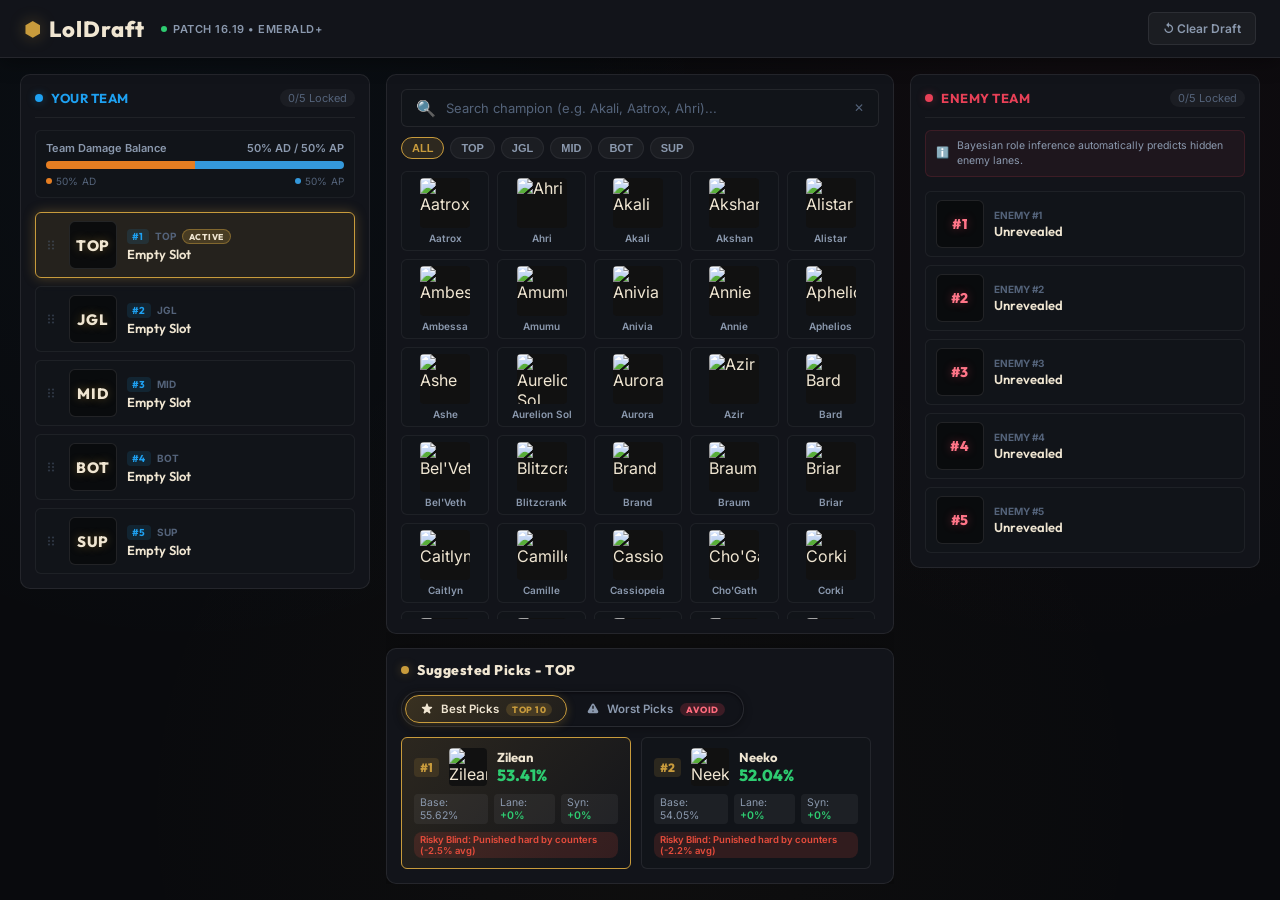
==== docs/index.html @ 1943c0d5 "layout: place suggested picks in center column while keeping team panels at natural height" ====
<!DOCTYPE html>
<html lang="en">
<head>
  <meta charset="UTF-8">
  <meta name="viewport" content="width=device-width, initial-scale=1.0">
  <title>LolDraft • Real-Time Drafting Companion & Simulator</title>
  <link rel="preconnect" href="https://fonts.googleapis.com">
  <link rel="preconnect" href="https://fonts.gstatic.com" crossorigin>
  <link href="https://fonts.googleapis.com/css2?family=Inter:wght@400;500;600;700&family=Outfit:wght@500;600;700;800&display=swap" rel="stylesheet">
  <link rel="stylesheet" href="style.css?v=2.1.3">
</head>
<body>
  <div class="app-shell">
    <!-- Top Navigation Bar -->
    <header class="app-header">
      <div class="brand-group">
        <div class="brand-mark">
          <span class="brand-icon">⬢</span>
          <span class="brand-name">LolDraft</span>
        </div>
        <div class="patch-badge" id="patchBadge">
          <span class="pulse-dot"></span>
          PATCH 16.19 • EMERALD+
        </div>
      </div>


      <div class="header-actions">
        <button class="btn btn-secondary" id="resetBtn" title="Reset all slots">
          <span>↺</span> Clear Draft
        </button>
      </div>
    </header>

    <!-- Main Workspace -->
    <main class="main-layout">
      <!-- Left Column: Ally Team -->
      <aside class="team-panel ally-panel">
        <div class="panel-header">
          <div class="panel-title ally-title">
            <span class="team-dot blue-dot"></span>
            <span>YOUR TEAM</span>
          </div>
          <span class="badge" id="allyCount">0/5 Locked</span>
        </div>

        <div class="damage-meter-card">
          <div class="damage-meter-label">
            <span>Team Damage Balance</span>
            <span id="damageSummaryText">50% AD / 50% AP</span>
          </div>
          <div class="damage-bar">
            <div class="dmg-segment dmg-phys" id="dmgPhysBar" style="width: 50%;"></div>
            <div class="dmg-segment dmg-magic" id="dmgMagicBar" style="width: 50%;"></div>
          </div>
          <div class="damage-legend">
            <span class="legend-item"><span class="legend-dot phys-dot"></span> <span id="physPctLabel">50%</span> AD</span>
            <span class="legend-item"><span class="legend-dot magic-dot"></span> <span id="magicPctLabel">50%</span> AP</span>
          </div>
        </div>

        <div class="slots-container" id="allySlots">
          <!-- Populated by JS -->
        </div>
      </aside>

      <!-- Center Column: Champion Selector + Suggested Picks -->
      <div class="center-workspace">
        <section class="picker-panel">
          <div class="picker-header">
            <div class="search-box">
              <span class="search-icon">🔍</span>
              <input type="text" id="searchInput" placeholder="Search champion (e.g. Akali, Aatrox, Ahri)..." autocomplete="off">
              <button id="clearSearchBtn" class="clear-search-btn">✕</button>
            </div>
            <div class="filter-pills" id="pickerRoleFilter">
              <button class="filter-pill active" data-filter="all">ALL</button>
              <button class="filter-pill" data-filter="top">TOP</button>
              <button class="filter-pill" data-filter="jungle">JGL</button>
              <button class="filter-pill" data-filter="middle">MID</button>
              <button class="filter-pill" data-filter="bottom">BOT</button>
              <button class="filter-pill" data-filter="support">SUP</button>
            </div>
          </div>

          <div class="champions-grid" id="championsGrid">
            <!-- Populated by JS -->
          </div>
        </section>

        <!-- Suggested Picks (Same Width as Champion Select) -->
        <section class="hud-panel" id="hudPanel" data-view="best">
          <div class="hud-header">
            <div class="hud-left">
              <div class="hud-title-row">
                <span class="hud-indicator" id="hudIndicator"></span>
                <h2 class="hud-title" id="hudTitleHeading"><span id="hudTitlePrefix">Suggested Picks</span> - <span id="hudRoleLabel">TOP</span></h2>
              </div>
            </div>

            <div class="hud-center">
              <div class="segmented-control" id="hudSegmentedControl" role="tablist" aria-label="Recommendation Mode">
                <button type="button" role="tab" id="tabBest" aria-selected="true" aria-controls="recommendationsList" class="seg-btn active" data-tab="best">
                  <svg class="seg-icon" viewBox="0 0 20 20" fill="currentColor">
                    <path d="M9.049 2.927c.3-.921 1.603-.921 1.902 0l1.07 3.292a1 1 0 00.95.69h3.462c.969 0 1.371 1.24.588 1.81l-2.8 2.034a1 1 0 00-.364 1.118l1.07 3.292c.3.921-.755 1.688-1.54 1.118l-2.8-2.034a1 1 0 00-1.175 0l-2.8 2.034c-.784.57-1.838-.197-1.539-1.118l1.07-3.292a1 1 0 00-.364-1.118L2.98 8.72c-.783-.57-.38-1.81.588-1.81h3.461a1 1 0 00.951-.69l1.07-3.292z"/>
                  </svg>
                  <span>Best Picks</span>
                  <span class="seg-badge seg-badge-best">TOP 10</span>
                </button>
                <button type="button" role="tab" id="tabWorst" aria-selected="false" aria-controls="recommendationsList" class="seg-btn" data-tab="worst">
                  <svg class="seg-icon" viewBox="0 0 20 20" fill="currentColor">
                    <path fill-rule="evenodd" d="M8.257 3.099c.765-1.36 2.722-1.36 3.486 0l5.58 9.92c.75 1.334-.213 2.98-1.742 2.98H4.42c-1.53 0-2.493-1.646-1.743-2.98l5.58-9.92zM11 13a1 1 0 11-2 0 1 1 0 012 0zm-1-8a1 1 0 00-1 1v3a1 1 0 002 0V6a1 1 0 00-1-1z" clip-rule="evenodd"/>
                  </svg>
                  <span>Worst Picks</span>
                  <span class="seg-badge seg-badge-worst">AVOID</span>
                </button>
              </div>
            </div>
          </div>

          <div class="recommendations-carousel" id="recommendationsList" role="tabpanel">
            <!-- Live Cards injected here -->
          </div>
        </section>
      </div>

      <!-- Right Column: Enemy Team -->
      <aside class="team-panel enemy-panel">
        <div class="panel-header">
          <div class="panel-title enemy-title">
            <span class="team-dot red-dot"></span>
            <span>ENEMY TEAM</span>
          </div>
          <span class="badge" id="enemyCount">0/5 Locked</span>
        </div>

        <div class="enemy-inference-info">
          <span class="info-icon">ℹ️</span>
          <span>Bayesian role inference automatically predicts hidden enemy lanes.</span>
        </div>

        <div class="slots-container" id="enemySlots">
          <!-- Populated by JS -->
        </div>
      </aside>
    </main>
  </div>

  <script src="app.js?v=2.1.3"></script>
</body>
</html>
---- docs/style.css ----
:root {
  --bg-core: #090a0d;
  --bg-surface: #12141a;
  --bg-surface-elevated: #1a1e26;
  --bg-glass: rgba(18, 20, 26, 0.85);
  
  --gold-primary: #c89b3c;
  --gold-light: #f0e6d2;
  --gold-dark: #785a28;
  --gold-glow: rgba(200, 155, 60, 0.35);

  --blue-team: #1ea1f2;
  --blue-team-glow: rgba(30, 161, 242, 0.35);
  --blue-surface: rgba(30, 161, 242, 0.08);

  --red-team: #e84057;
  --red-team-glow: rgba(232, 64, 87, 0.35);
  --red-surface: rgba(232, 64, 87, 0.08);

  --text-main: #f0e6d2;
  --text-muted: #8b99ae;
  --text-dim: #54637a;

  --border-subtle: rgba(255, 255, 255, 0.08);
  --border-active: rgba(200, 155, 60, 0.6);

  --phys-color: #e67e22;
  --magic-color: #3498db;
  --true-color: #f1c40f;

  --radius-sm: 6px;
  --radius-md: 10px;
  --radius-lg: 14px;
}

* {
  box-sizing: border-box;
  margin: 0;
  padding: 0;
}

body {
  font-family: 'Inter', -apple-system, BlinkMacSystemFont, sans-serif;
  background-color: var(--bg-core);
  background-image: 
    radial-gradient(circle at 15% 15%, rgba(30, 161, 242, 0.03) 0%, transparent 40%),
    radial-gradient(circle at 85% 15%, rgba(232, 64, 87, 0.03) 0%, transparent 40%),
    radial-gradient(circle at 50% 90%, rgba(200, 155, 60, 0.03) 0%, transparent 50%);
  color: var(--text-main);
  min-height: 100vh;
  overflow-x: hidden;
}

.app-shell {
  display: flex;
  flex-direction: column;
  height: 100vh;
  overflow: hidden;
}

/* ==========================================================================
   Header
   ========================================================================== */
.app-header {
  display: flex;
  align-items: center;
  justify-content: space-between;
  padding: 12px 24px;
  background: var(--bg-surface);
  border-bottom: 1px solid var(--border-subtle);
  box-shadow: 0 4px 20px rgba(0, 0, 0, 0.4);
  z-index: 10;
}

.brand-group {
  display: flex;
  align-items: center;
  gap: 16px;
}

.brand-mark {
  display: flex;
  align-items: center;
  gap: 8px;
}

.brand-icon {
  color: var(--gold-primary);
  font-size: 20px;
  filter: drop-shadow(0 0 8px var(--gold-glow));
}

.brand-name {
  font-family: 'Outfit', sans-serif;
  font-size: 22px;
  font-weight: 800;
  letter-spacing: 1px;
  color: var(--text-main);
}

.patch-badge {
  display: inline-flex;
  align-items: center;
  gap: 6px;
  font-size: 11px;
  font-weight: 600;
  letter-spacing: 0.5px;
  color: var(--text-muted);
}

.pulse-dot {
  width: 6px;
  height: 6px;
  border-radius: 50%;
  background: #2ecc71;
}

/* Role Selector */
.role-selector-wrap {
  display: flex;
  align-items: center;
  gap: 12px;
  background: rgba(18, 20, 26, 0.7);
  padding: 6px 14px;
  border-radius: 30px;
  border: 1px solid var(--border-subtle);
}

.selector-label {
  font-size: 11px;
  font-weight: 700;
  letter-spacing: 0.8px;
  color: var(--text-muted);
}

.role-buttons {
  display: flex;
  gap: 6px;
}

.role-btn {
  display: flex;
  align-items: center;
  gap: 6px;
  background: transparent;
  border: 1px solid transparent;
  color: var(--text-muted);
  font-family: 'Outfit', sans-serif;
  font-size: 13px;
  font-weight: 700;
  padding: 6px 12px;
  border-radius: 20px;
  cursor: pointer;
  transition: all 0.2s ease;
}

.role-btn:hover {
  color: var(--text-main);
  background: rgba(255, 255, 255, 0.05);
}

.role-btn.active {
  background: var(--gold-primary);
  color: #090a0d;
  border-color: var(--gold-light);
  box-shadow: 0 0 12px var(--gold-glow);
}

.header-actions {
  display: flex;
  align-items: center;
  gap: 12px;
}

.btn {
  font-family: 'Inter', sans-serif;
  font-size: 12px;
  font-weight: 600;
  padding: 8px 14px;
  border-radius: var(--radius-sm);
  cursor: pointer;
  border: 1px solid var(--border-subtle);
  transition: all 0.2s;
}

.btn-secondary {
  background: rgba(255, 255, 255, 0.04);
  color: var(--text-muted);
}

.btn-secondary:hover {
  background: rgba(255, 255, 255, 0.08);
  color: var(--text-main);
  border-color: rgba(255, 255, 255, 0.2);
}

/* ==========================================================================
   Main Layout
   ========================================================================== */
.main-layout {
  display: grid;
  grid-template-columns: 350px 1fr 350px;
  gap: 16px;
  padding: 16px 20px;
  flex: 1;
  min-height: 0;
  overflow: hidden;
}

/* ==========================================================================
   Team Panels (Ally & Enemy)
   ========================================================================== */
.team-panel {
  display: flex;
  flex-direction: column;
  background: var(--bg-surface);
  border: 1px solid var(--border-subtle);
  border-radius: var(--radius-md);
  padding: 14px;
  align-self: start;
}

.panel-header {
  display: flex;
  align-items: center;
  justify-content: space-between;
  margin-bottom: 12px;
  padding-bottom: 10px;
  border-bottom: 1px solid rgba(255, 255, 255, 0.06);
}

.panel-title {
  display: flex;
  align-items: center;
  gap: 8px;
  font-family: 'Outfit', sans-serif;
  font-size: 13px;
  font-weight: 700;
  letter-spacing: 0.5px;
}

.ally-title { color: var(--blue-team); }
.enemy-title { color: var(--red-team); }

.team-dot {
  width: 8px;
  height: 8px;
  border-radius: 50%;
}
.blue-dot { background: var(--blue-team); box-shadow: 0 0 8px var(--blue-team-glow); }
.red-dot { background: var(--red-team); box-shadow: 0 0 8px var(--red-team-glow); }

.badge {
  font-size: 11px;
  color: var(--text-dim);
  background: rgba(255, 255, 255, 0.04);
  padding: 2px 8px;
  border-radius: 12px;
}

/* Damage Meter */
.damage-meter-card {
  background: rgba(18, 20, 26, 0.6);
  border: 1px solid rgba(255, 255, 255, 0.05);
  border-radius: var(--radius-sm);
  padding: 10px;
  margin-bottom: 14px;
}

.damage-meter-label {
  display: flex;
  justify-content: space-between;
  font-size: 11px;
  font-weight: 600;
  color: var(--text-muted);
  margin-bottom: 6px;
}

.damage-bar {
  display: flex;
  height: 8px;
  border-radius: 4px;
  overflow: hidden;
  background: #111;
  margin-bottom: 6px;
}

.dmg-segment {
  height: 100%;
  transition: width 0.3s ease;
}
.dmg-phys { background: var(--phys-color); }
.dmg-magic { background: var(--magic-color); }

.damage-legend {
  display: flex;
  justify-content: space-between;
  font-size: 10px;
  color: var(--text-dim);
}

.legend-item { display: flex; align-items: center; gap: 4px; }
.legend-dot { width: 6px; height: 6px; border-radius: 50%; }
.phys-dot { background: var(--phys-color); }
.magic-dot { background: var(--magic-color); }

/* Enemy Inference Info */
.enemy-inference-info {
  display: flex;
  align-items: center;
  gap: 8px;
  background: rgba(232, 64, 87, 0.06);
  border: 1px solid rgba(232, 64, 87, 0.15);
  border-radius: var(--radius-sm);
  padding: 8px 10px;
  font-size: 10.5px;
  color: var(--text-muted);
  line-height: 1.4;
  margin-bottom: 14px;
}

/* Draft Slots */
.slots-container {
  display: flex;
  flex-direction: column;
  gap: 8px;
  flex: 1;
}

.slot-card {
  display: flex;
  align-items: center;
  gap: 10px;
  padding: 8px 10px;
  background: rgba(18, 20, 26, 0.6);
  border: 1px solid rgba(255, 255, 255, 0.06);
  border-radius: var(--radius-sm);
  cursor: pointer;
  transition: all 0.2s ease;
  position: relative;
}

.slot-card.draggable-slot {
  cursor: grab;
  user-select: none;
}

.slot-card.draggable-slot:active {
  cursor: grabbing;
}

.slot-drag-handle {
  display: flex;
  align-items: center;
  justify-content: center;
  color: var(--text-dim);
  cursor: grab;
  padding: 4px 2px;
  margin-left: -3px;
  border-radius: 4px;
  opacity: 0.45;
  transition: opacity 0.2s, color 0.2s;
  flex-shrink: 0;
}

.slot-card:hover .slot-drag-handle {
  opacity: 1;
  color: var(--gold-light);
}

.slot-drag-handle:active {
  cursor: grabbing;
}

.slot-role-row {
  display: flex;
  align-items: center;
  gap: 6px;
}

.slot-pick-num {
  font-family: 'Outfit', sans-serif;
  font-size: 10px;
  font-weight: 700;
  color: var(--blue-team);
  background: rgba(30, 161, 242, 0.12);
  padding: 1px 5px;
  border-radius: 4px;
  letter-spacing: 0.3px;
}

.slot-card.is-dragging {
  opacity: 0.35;
  border: 1px dashed var(--gold-primary);
  background: rgba(200, 155, 60, 0.08);
  transform: scale(0.98);
}

.slot-card.drag-over-top {
  border-top: 2px solid var(--gold-primary) !important;
}

.slot-card.drag-over-bottom {
  border-bottom: 2px solid var(--gold-primary) !important;
}


.slot-card:hover {
  background: rgba(255, 255, 255, 0.04);
  border-color: rgba(255, 255, 255, 0.15);
}

.slot-card.active-target {
  border-color: var(--gold-primary);
  background: rgba(200, 155, 60, 0.1);
  box-shadow: 0 0 12px var(--gold-glow);
}

.slot-active-badge {
  font-family: 'Outfit', sans-serif;
  font-size: 8.5px;
  font-weight: 800;
  letter-spacing: 0.5px;
  color: var(--gold-light);
  background: rgba(200, 155, 60, 0.22);
  border: 1px solid rgba(200, 155, 60, 0.45);
  padding: 1px 6px;
  border-radius: 8px;
}

.slot-avatar {
  width: 48px;
  height: 48px;
  border-radius: var(--radius-sm);
  background: rgba(9, 10, 13, 0.9);
  border: 1px solid rgba(255, 255, 255, 0.1);
  display: flex;
  align-items: center;
  justify-content: center;
  overflow: hidden;
  flex-shrink: 0;
  transition: all 0.2s ease;
}

.slot-role-abbr {
  font-family: 'Outfit', sans-serif;
  font-size: 15px;
  font-weight: 800;
  letter-spacing: 0.8px;
  color: var(--gold-light);
  text-shadow: 0 0 10px rgba(200, 155, 60, 0.4);
  line-height: 1;
  user-select: none;
}

.slot-enemy-abbr {
  font-size: 14px;
  color: #ff7588;
  text-shadow: 0 0 10px rgba(232, 64, 87, 0.4);
}

.slot-avatar img {
  width: 100%;
  height: 100%;
  object-fit: cover;
}

.slot-meta {
  display: flex;
  flex-direction: column;
  gap: 2px;
  flex: 1;
  min-width: 0;
}

.slot-role-tag {
  font-size: 10px;
  font-weight: 700;
  color: var(--text-dim);
  text-transform: uppercase;
}

.slot-champ-name {
  font-family: 'Outfit', sans-serif;
  font-size: 13px;
  font-weight: 600;
  color: var(--text-main);
  white-space: nowrap;
  overflow: hidden;
  text-overflow: ellipsis;
}

.slot-inference-tag {
  font-size: 10px;
  font-weight: 600;
  color: var(--blue-team);
}

.slot-remove-btn {
  background: transparent;
  border: none;
  color: var(--text-dim);
  cursor: pointer;
  padding: 4px;
  font-size: 12px;
  border-radius: 4px;
  transition: all 0.2s;
}

.slot-remove-btn:hover {
  color: var(--red-team);
  background: rgba(232, 64, 87, 0.15);
}

/* ==========================================================================
   Center Workspace (Picker Panel + Suggested Picks HUD)
   ========================================================================== */
.center-workspace {
  display: flex;
  flex-direction: column;
  gap: 14px;
  min-height: 0;
  height: 100%;
  overflow: hidden;
}

.picker-panel {
  display: flex;
  flex-direction: column;
  background: var(--bg-surface);
  border: 1px solid var(--border-subtle);
  border-radius: var(--radius-md);
  padding: 14px;
  flex: 1;
  min-height: 0;
}

.picker-header {
  display: flex;
  flex-direction: column;
  gap: 10px;
  margin-bottom: 12px;
}

.search-box {
  display: flex;
  align-items: center;
  gap: 10px;
  background: rgba(18, 20, 26, 0.85);
  border: 1px solid var(--border-subtle);
  border-radius: var(--radius-sm);
  padding: 8px 14px;
}

.search-box input {
  background: transparent;
  border: none;
  outline: none;
  color: var(--text-main);
  font-size: 13px;
  font-family: 'Inter', sans-serif;
  width: 100%;
}

.search-box input::placeholder {
  color: var(--text-dim);
}

.clear-search-btn {
  background: transparent;
  border: none;
  color: var(--text-dim);
  cursor: pointer;
  font-size: 12px;
}

.filter-pills {
  display: flex;
  gap: 6px;
}

.filter-pill {
  background: rgba(255, 255, 255, 0.04);
  border: 1px solid rgba(255, 255, 255, 0.06);
  color: var(--text-muted);
  font-size: 11px;
  font-weight: 700;
  padding: 4px 10px;
  border-radius: 12px;
  cursor: pointer;
  transition: all 0.2s;
}

.filter-pill:hover {
  background: rgba(255, 255, 255, 0.08);
  color: var(--text-main);
}

.filter-pill.active {
  background: rgba(200, 155, 60, 0.15);
  border-color: var(--gold-primary);
  color: var(--gold-primary);
}

.champions-grid {
  display: grid;
  grid-template-columns: repeat(auto-fill, minmax(76px, 1fr));
  grid-auto-rows: max-content;
  align-content: start;
  gap: 8px;
  overflow-y: auto;
  padding-right: 4px;
  flex: 1;
}

.champ-card {
  display: flex;
  flex-direction: column;
  align-items: center;
  justify-content: center;
  gap: 4px;
  background: rgba(18, 20, 26, 0.6);
  border: 1px solid rgba(255, 255, 255, 0.06);
  border-radius: var(--radius-sm);
  padding: 6px;
  height: fit-content;
  cursor: pointer;
  transition: all 0.15s ease;
  user-select: none;
}

.champ-card:hover {
  transform: translateY(-2px);
  border-color: var(--gold-primary);
  box-shadow: 0 4px 12px rgba(0, 0, 0, 0.5);
}

.champ-card.picked {
  opacity: 0.25;
  filter: grayscale(1);
  pointer-events: none;
}

.champ-avatar-wrap {
  width: 50px;
  height: 50px;
  border-radius: 4px;
  overflow: hidden;
  background: #111;
  position: relative;
}

.champ-avatar-wrap img {
  width: 100%;
  height: 100%;
  object-fit: cover;
}

.champ-name-label {
  font-size: 10px;
  font-weight: 600;
  color: var(--text-muted);
  text-align: center;
  white-space: nowrap;
  overflow: hidden;
  text-overflow: ellipsis;
  max-width: 68px;
}

.empty-search-state {
  grid-column: 1 / -1;
  display: flex;
  flex-direction: column;
  align-items: center;
  justify-content: center;
  gap: 8px;
  padding: 40px 20px;
  color: var(--text-dim);
  text-align: center;
}

.empty-search-icon {
  font-size: 24px;
  opacity: 0.5;
}

.empty-search-text {
  font-size: 12.5px;
  font-weight: 500;
}

/* ==========================================================================
   Recommendation HUD (Center Column Width)
   ========================================================================== */
.hud-panel {
  background: var(--bg-surface);
  border: 1px solid var(--border-subtle);
  border-radius: var(--radius-md);
  padding: 12px 14px;
  box-shadow: 0 4px 20px rgba(0, 0, 0, 0.4);
  flex-shrink: 0;
}

.hud-header {
  display: flex;
  align-items: center;
  justify-content: space-between;
  gap: 12px;
  margin-bottom: 10px;
  flex-wrap: wrap;
}

.hud-left {
  display: flex;
  flex-direction: column;
  gap: 2px;
  min-width: 220px;
}

.hud-title-row {
  display: flex;
  align-items: center;
  gap: 8px;
}

.hud-center {
  display: flex;
  align-items: center;
  justify-content: center;
}

.hud-right {
  display: flex;
  align-items: center;
}

.hud-indicator {
  width: 8px;
  height: 8px;
  border-radius: 50%;
  background: var(--gold-primary);
  box-shadow: 0 0 10px var(--gold-glow);
  transition: all 0.25s ease;
}

.hud-title {
  font-family: 'Outfit', sans-serif;
  font-size: 14px;
  font-weight: 800;
  letter-spacing: 0.5px;
  color: var(--gold-light);
  transition: color 0.25s ease;
}

.hud-meta {
  font-size: 11px;
  color: var(--text-dim);
}

/* Modern Segmented Pill Control */
.segmented-control {
  display: inline-flex;
  background: rgba(18, 20, 26, 0.95);
  border: 1px solid rgba(255, 255, 255, 0.1);
  border-radius: 24px;
  padding: 3px;
  gap: 4px;
  box-shadow: inset 0 1px 3px rgba(0, 0, 0, 0.5), 0 2px 8px rgba(0, 0, 0, 0.3);
}

.seg-btn {
  display: flex;
  align-items: center;
  gap: 7px;
  background: transparent;
  border: 1px solid transparent;
  border-radius: 20px;
  padding: 6px 14px;
  color: var(--text-muted);
  font-family: 'Inter', sans-serif;
  font-size: 11.5px;
  font-weight: 600;
  cursor: pointer;
  transition: all 0.2s cubic-bezier(0.4, 0, 0.2, 1);
  user-select: none;
}

.seg-icon {
  width: 14px;
  height: 14px;
  flex-shrink: 0;
  transition: transform 0.2s ease;
}

.seg-btn:hover {
  color: var(--text-main);
  background: rgba(255, 255, 255, 0.05);
}

.seg-btn:hover .seg-icon {
  transform: scale(1.15);
}

/* Active State: Best */
.seg-btn.active[data-tab="best"] {
  background: linear-gradient(135deg, rgba(200, 155, 60, 0.22), rgba(200, 155, 60, 0.08));
  color: var(--gold-light);
  border-color: var(--gold-primary);
  box-shadow: 0 2px 10px rgba(200, 155, 60, 0.25);
}

/* Active State: Worst */
.seg-btn.active[data-tab="worst"] {
  background: linear-gradient(135deg, rgba(232, 64, 87, 0.22), rgba(232, 64, 87, 0.08));
  color: #ff7588;
  border-color: var(--red-team);
  box-shadow: 0 2px 10px rgba(232, 64, 87, 0.3);
}

.seg-badge {
  font-family: 'Outfit', sans-serif;
  font-size: 9px;
  font-weight: 800;
  letter-spacing: 0.5px;
  padding: 1px 6px;
  border-radius: 10px;
}

.seg-badge-best {
  background: rgba(200, 155, 60, 0.2);
  color: var(--gold-primary);
}

.seg-badge-worst {
  background: rgba(232, 64, 87, 0.2);
  color: #ff6b7d;
}

/* Data-View Dynamic HUD Styling */
.hud-panel[data-view="worst"] .hud-indicator {
  background: var(--red-team);
  box-shadow: 0 0 10px var(--red-team-glow);
}

.hud-panel[data-view="worst"] .hud-title {
  color: #ff7588;
}

.hud-panel[data-view="worst"] {
  border-color: rgba(232, 64, 87, 0.35);
}


.recommendations-carousel {
  display: grid;
  grid-auto-flow: column;
  grid-auto-columns: minmax(230px, 260px);
  gap: 10px;
  overflow-x: auto;
  padding-bottom: 2px;
}

.rec-card {
  display: flex;
  flex-direction: column;
  background: rgba(18, 20, 26, 0.75);
  border: 1px solid var(--border-subtle);
  border-radius: var(--radius-sm);
  padding: 10px 12px;
  position: relative;
  cursor: default;
}

.rec-card.rank-1 {
  border-color: var(--gold-primary);
  background: linear-gradient(135deg, rgba(200, 155, 60, 0.14), rgba(18, 20, 26, 0.9));
}

.rec-card.worst-pick {
  border-color: rgba(232, 64, 87, 0.25);
  background: linear-gradient(135deg, rgba(232, 64, 87, 0.1), rgba(18, 20, 26, 0.9));
}

.rec-card.worst-rank-1 {
  border-color: var(--red-team);
  background: linear-gradient(135deg, rgba(232, 64, 87, 0.2), rgba(18, 20, 26, 0.95));
}

.rec-card-top {
  display: flex;
  align-items: center;
  gap: 10px;
  margin-bottom: 8px;
}

.rec-rank-tag {
  font-family: 'Outfit', sans-serif;
  font-size: 12px;
  font-weight: 800;
  color: var(--gold-primary);
  background: rgba(200, 155, 60, 0.15);
  padding: 2px 6px;
  border-radius: 4px;
}

.rec-rank-tag.worst-rank {
  color: #ff7588;
  background: rgba(232, 64, 87, 0.2);
  border: 1px solid rgba(232, 64, 87, 0.35);
}

.rec-avatar {
  width: 38px;
  height: 38px;
  border-radius: 4px;
  overflow: hidden;
  background: #111;
  flex-shrink: 0;
}

.rec-avatar img {
  width: 100%;
  height: 100%;
  object-fit: cover;
}

.rec-champ-info {
  display: flex;
  flex-direction: column;
  flex: 1;
}

.rec-champ-name {
  font-family: 'Outfit', sans-serif;
  font-size: 13px;
  font-weight: 700;
  color: var(--text-main);
}

.rec-score-value {
  font-family: 'Outfit', sans-serif;
  font-size: 16px;
  font-weight: 800;
  color: #2ecc71;
}

.rec-deltas-row {
  display: flex;
  gap: 6px;
  margin-bottom: 8px;
  font-size: 10.5px;
}

.rec-delta-pill {
  padding: 2px 6px;
  border-radius: 4px;
  background: rgba(255, 255, 255, 0.05);
  color: var(--text-muted);
}
.delta-pos { color: #2ecc71; font-weight: 600; }
.delta-neg { color: #e74c3c; font-weight: 600; }

.rec-badges-row {
  display: flex;
  flex-wrap: wrap;
  gap: 4px;
}

.rec-badge {
  font-size: 9.5px;
  font-weight: 600;
  padding: 2px 6px;
  border-radius: 8px;
  background: rgba(255, 255, 255, 0.06);
  color: var(--text-muted);
}

.rec-badge.badge-good {
  background: rgba(46, 204, 113, 0.15);
  color: #2ecc71;
}

.rec-badge.badge-warn {
  background: rgba(231, 76, 60, 0.15);
  color: #e74c3c;
}
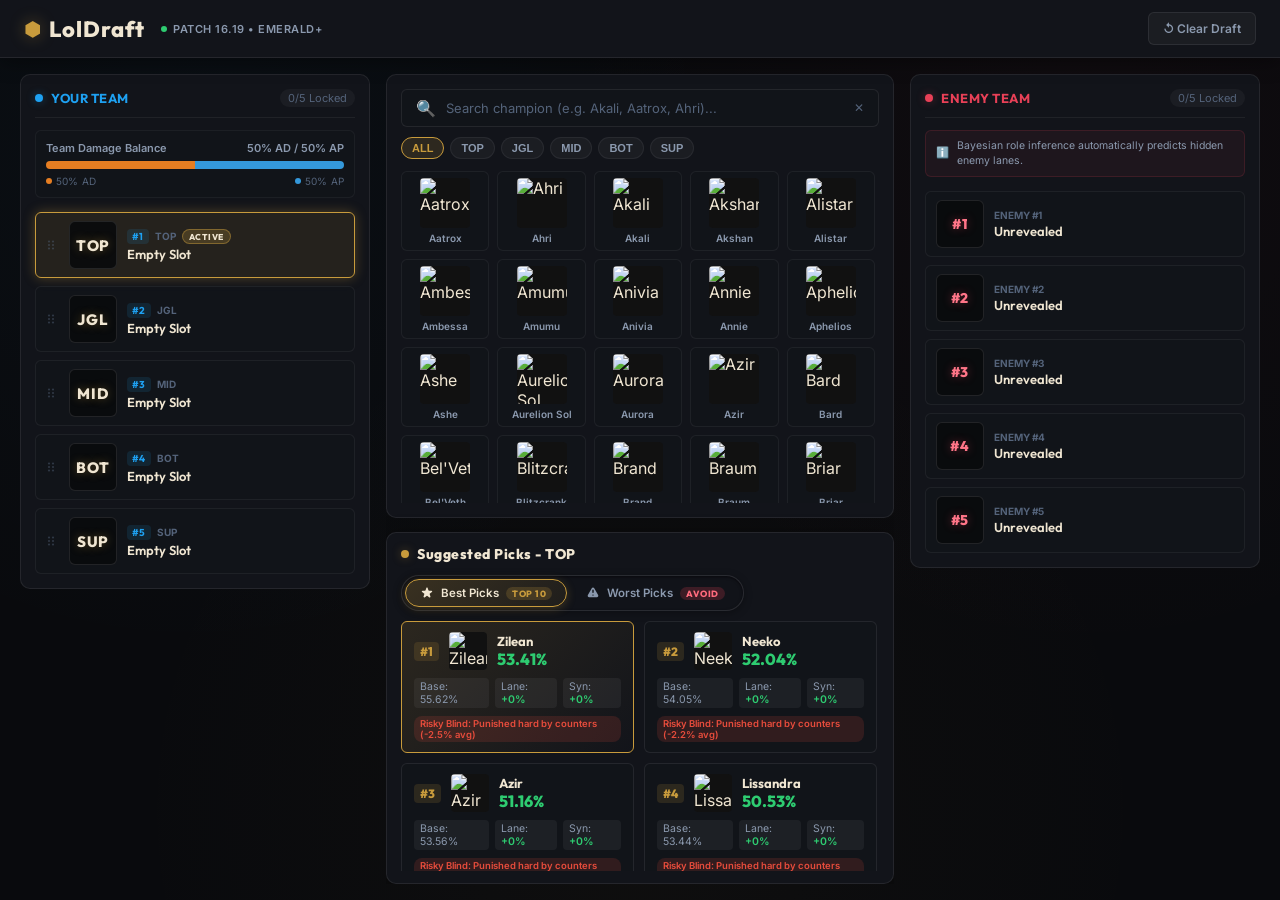
==== commit ae06d90e: "style: configure suggested picks into a 2-row wrapping grid in the center column" ====
--- a/docs/index.html
+++ b/docs/index.html
@@ -7,7 +7,7 @@
   <link rel="preconnect" href="https://fonts.googleapis.com">
   <link rel="preconnect" href="https://fonts.gstatic.com" crossorigin>
   <link href="https://fonts.googleapis.com/css2?family=Inter:wght@400;500;600;700&family=Outfit:wght@500;600;700;800&display=swap" rel="stylesheet">
-  <link rel="stylesheet" href="style.css?v=2.1.3">
+  <link rel="stylesheet" href="style.css?v=2.1.4">
 </head>
 <body>
   <div class="app-shell">
@@ -146,6 +146,6 @@
     </main>
   </div>
 
-  <script src="app.js?v=2.1.3"></script>
+  <script src="app.js?v=2.1.4"></script>
 </body>
 </html>
--- a/docs/style.css
+++ b/docs/style.css
@@ -853,11 +853,11 @@
 
 .recommendations-carousel {
   display: grid;
-  grid-auto-flow: column;
-  grid-auto-columns: minmax(230px, 260px);
+  grid-template-columns: repeat(auto-fill, minmax(210px, 1fr));
   gap: 10px;
-  overflow-x: auto;
-  padding-bottom: 2px;
+  overflow-y: auto;
+  max-height: 250px;
+  padding-right: 2px;
 }
 
 .rec-card {
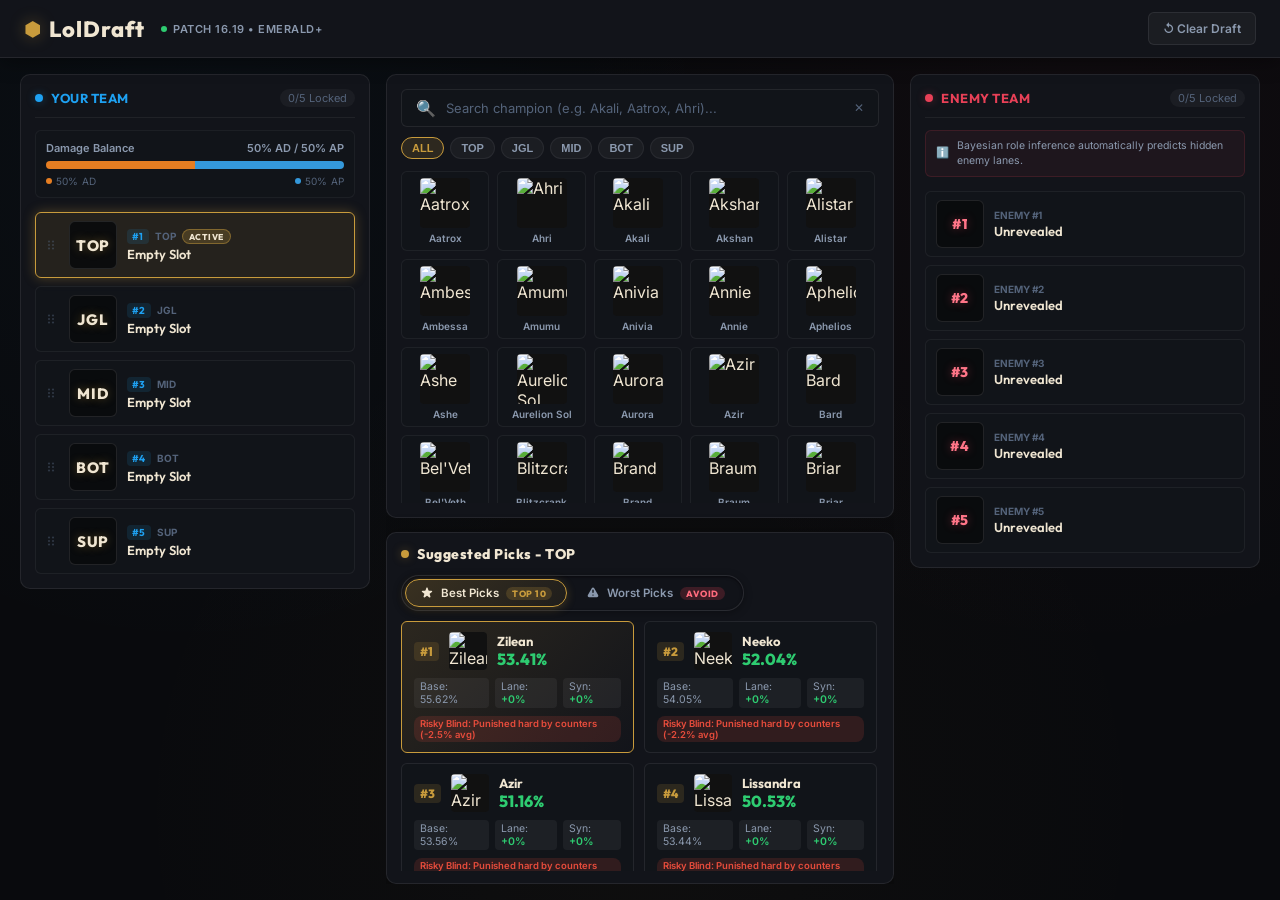
==== commit e89a1ba3: "fix(ui): prevent damage meter label from wrapping and shifting layout" ====
--- a/docs/index.html
+++ b/docs/index.html
@@ -7,7 +7,7 @@
   <link rel="preconnect" href="https://fonts.googleapis.com">
   <link rel="preconnect" href="https://fonts.gstatic.com" crossorigin>
   <link href="https://fonts.googleapis.com/css2?family=Inter:wght@400;500;600;700&family=Outfit:wght@500;600;700;800&display=swap" rel="stylesheet">
-  <link rel="stylesheet" href="style.css?v=2.1.4">
+  <link rel="stylesheet" href="style.css?v=2.1.5">
 </head>
 <body>
   <div class="app-shell">
@@ -46,7 +46,7 @@
 
         <div class="damage-meter-card">
           <div class="damage-meter-label">
-            <span>Team Damage Balance</span>
+            <span>Damage Balance</span>
             <span id="damageSummaryText">50% AD / 50% AP</span>
           </div>
           <div class="damage-bar">
@@ -146,6 +146,6 @@
     </main>
   </div>
 
-  <script src="app.js?v=2.1.4"></script>
+  <script src="app.js?v=2.1.5"></script>
 </body>
 </html>
--- a/docs/style.css
+++ b/docs/style.css
@@ -270,10 +270,12 @@
 .damage-meter-label {
   display: flex;
   justify-content: space-between;
+  align-items: center;
   font-size: 11px;
   font-weight: 600;
   color: var(--text-muted);
   margin-bottom: 6px;
+  white-space: nowrap;
 }
 
 .damage-bar {
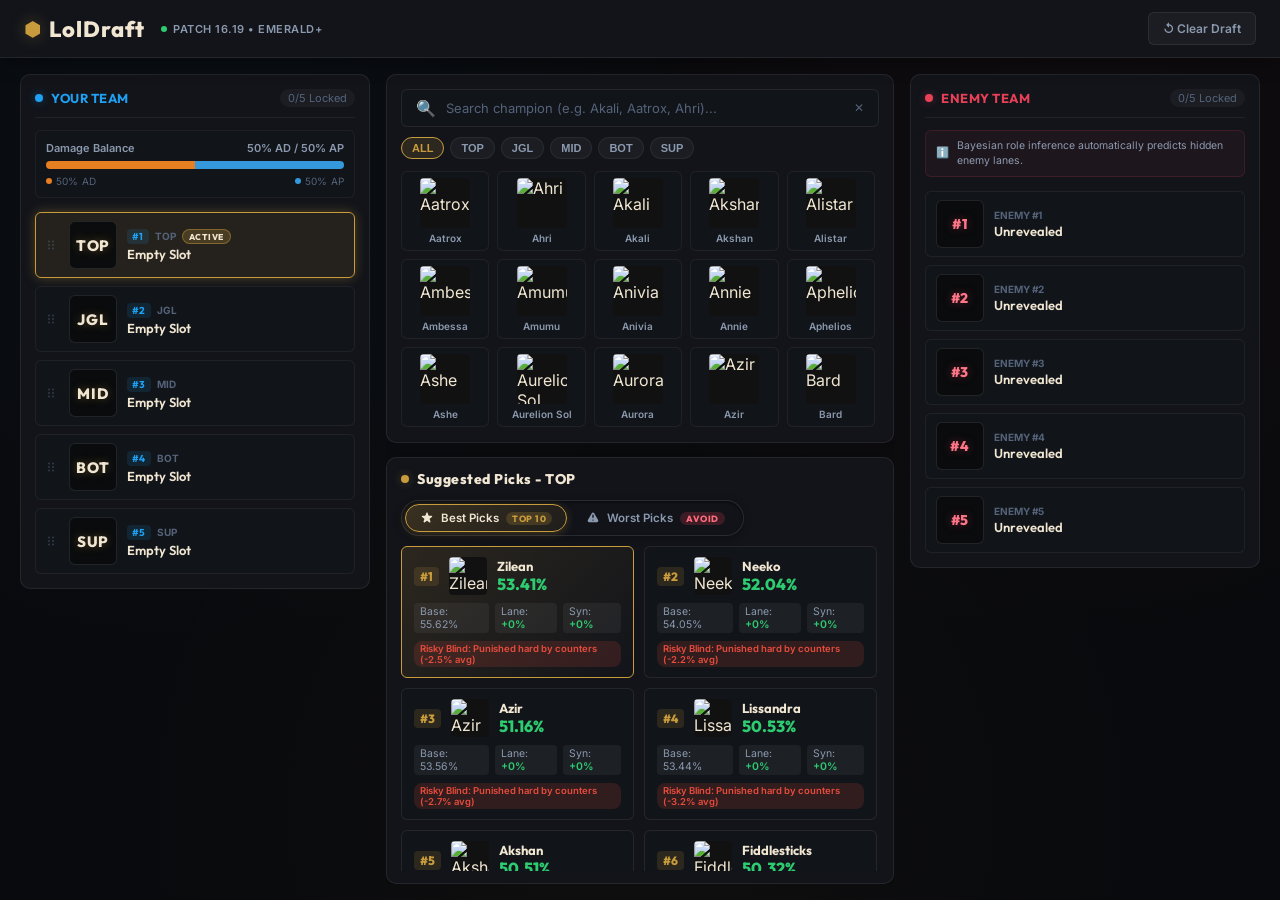
==== commit ab7590b3: "style(ui): increase suggested picks panel height and bump cache buster to v2.1.6" ====
--- a/docs/index.html
+++ b/docs/index.html
@@ -7,7 +7,7 @@
   <link rel="preconnect" href="https://fonts.googleapis.com">
   <link rel="preconnect" href="https://fonts.gstatic.com" crossorigin>
   <link href="https://fonts.googleapis.com/css2?family=Inter:wght@400;500;600;700&family=Outfit:wght@500;600;700;800&display=swap" rel="stylesheet">
-  <link rel="stylesheet" href="style.css?v=2.1.5">
+  <link rel="stylesheet" href="style.css?v=2.1.6">
 </head>
 <body>
   <div class="app-shell">
--- a/docs/style.css
+++ b/docs/style.css
@@ -858,7 +858,7 @@
   grid-template-columns: repeat(auto-fill, minmax(210px, 1fr));
   gap: 10px;
   overflow-y: auto;
-  max-height: 250px;
+  max-height: 325px;
   padding-right: 2px;
 }
 
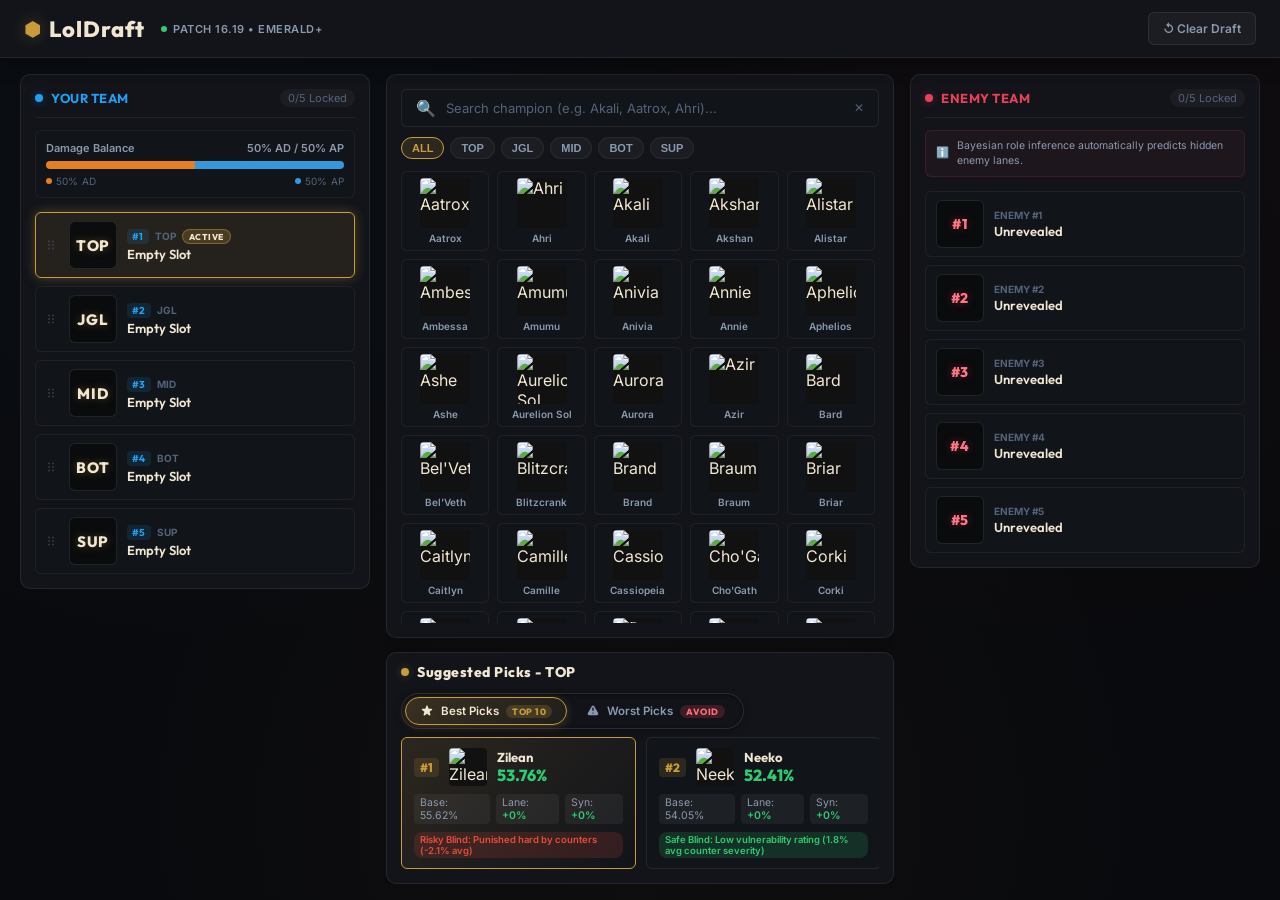
==== commit 74d059c1: "feat(ui): add responsive single-row scrolling for laptop screens & update duo synergy" ====
--- a/docs/index.html
+++ b/docs/index.html
@@ -7,7 +7,7 @@
   <link rel="preconnect" href="https://fonts.googleapis.com">
   <link rel="preconnect" href="https://fonts.gstatic.com" crossorigin>
   <link href="https://fonts.googleapis.com/css2?family=Inter:wght@400;500;600;700&family=Outfit:wght@500;600;700;800&display=swap" rel="stylesheet">
-  <link rel="stylesheet" href="style.css?v=2.1.6">
+  <link rel="stylesheet" href="style.css?v=2.1.8">
 </head>
 <body>
   <div class="app-shell">
@@ -146,6 +146,6 @@
     </main>
   </div>
 
-  <script src="app.js?v=2.1.5"></script>
+  <script src="app.js?v=2.1.8"></script>
 </body>
 </html>
--- a/docs/style.css
+++ b/docs/style.css
@@ -986,3 +986,68 @@
   background: rgba(231, 76, 60, 0.15);
   color: #e74c3c;
 }
+
+/* Custom Scrollbars for Recommendations */
+.recommendations-carousel::-webkit-scrollbar {
+  height: 6px;
+  width: 6px;
+}
+
+.recommendations-carousel::-webkit-scrollbar-track {
+  background: rgba(18, 20, 26, 0.6);
+  border-radius: 4px;
+}
+
+.recommendations-carousel::-webkit-scrollbar-thumb {
+  background: rgba(200, 155, 60, 0.35);
+  border-radius: 4px;
+}
+
+.recommendations-carousel::-webkit-scrollbar-thumb:hover {
+  background: rgba(200, 155, 60, 0.65);
+}
+
+.hud-panel[data-view="worst"] .recommendations-carousel::-webkit-scrollbar-thumb {
+  background: rgba(232, 64, 87, 0.35);
+}
+
+.hud-panel[data-view="worst"] .recommendations-carousel::-webkit-scrollbar-thumb:hover {
+  background: rgba(232, 64, 87, 0.65);
+}
+
+/* ==========================================================================
+   Responsive Laptop Screen Layout (Single Row with Horizontal Scrolling)
+   Prevents champion select grid from becoming vertically squished.
+   ========================================================================== */
+@media (max-height: 950px), (max-width: 1440px) {
+  .hud-panel {
+    padding: 10px 14px 8px;
+  }
+
+  .hud-header {
+    margin-bottom: 8px;
+  }
+
+  .recommendations-carousel {
+    display: flex;
+    flex-wrap: nowrap;
+    overflow-x: auto;
+    overflow-y: hidden;
+    max-height: none;
+    gap: 10px;
+    padding-bottom: 6px;
+    scrollbar-width: thin;
+    scrollbar-color: rgba(200, 155, 60, 0.35) rgba(18, 20, 26, 0.6);
+  }
+
+  .hud-panel[data-view="worst"] .recommendations-carousel {
+    scrollbar-color: rgba(232, 64, 87, 0.35) rgba(18, 20, 26, 0.6);
+  }
+
+  .rec-card {
+    min-width: 215px;
+    max-width: 235px;
+    flex: 0 0 auto;
+  }
+}
+
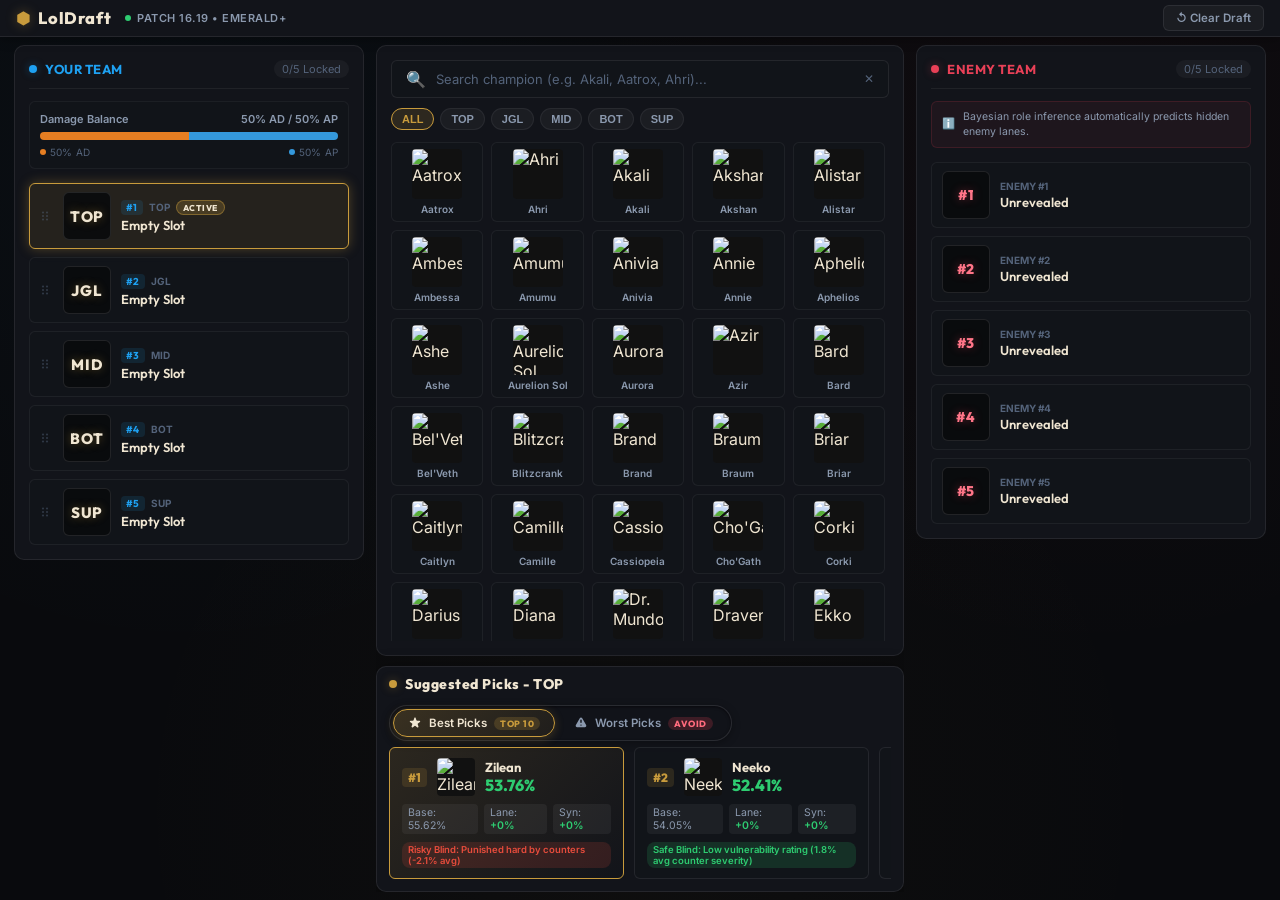
==== commit bfe70baa: "style(ui): slim down header height and padding for compact view" ====
--- a/docs/index.html
+++ b/docs/index.html
@@ -7,7 +7,7 @@
   <link rel="preconnect" href="https://fonts.googleapis.com">
   <link rel="preconnect" href="https://fonts.gstatic.com" crossorigin>
   <link href="https://fonts.googleapis.com/css2?family=Inter:wght@400;500;600;700&family=Outfit:wght@500;600;700;800&display=swap" rel="stylesheet">
-  <link rel="stylesheet" href="style.css?v=2.1.8">
+  <link rel="stylesheet" href="style.css?v=2.1.9">
 </head>
 <body>
   <div class="app-shell">
--- a/docs/style.css
+++ b/docs/style.css
@@ -65,37 +65,38 @@
   display: flex;
   align-items: center;
   justify-content: space-between;
-  padding: 12px 24px;
+  padding: 7px 20px;
   background: var(--bg-surface);
   border-bottom: 1px solid var(--border-subtle);
-  box-shadow: 0 4px 20px rgba(0, 0, 0, 0.4);
+  box-shadow: 0 2px 12px rgba(0, 0, 0, 0.35);
   z-index: 10;
 }
 
 .brand-group {
   display: flex;
   align-items: center;
-  gap: 16px;
+  gap: 14px;
 }
 
 .brand-mark {
   display: flex;
   align-items: center;
-  gap: 8px;
+  gap: 7px;
 }
 
 .brand-icon {
   color: var(--gold-primary);
-  font-size: 20px;
-  filter: drop-shadow(0 0 8px var(--gold-glow));
+  font-size: 17px;
+  filter: drop-shadow(0 0 6px var(--gold-glow));
 }
 
 .brand-name {
   font-family: 'Outfit', sans-serif;
-  font-size: 22px;
+  font-size: 18px;
   font-weight: 800;
-  letter-spacing: 1px;
+  letter-spacing: 0.8px;
   color: var(--text-main);
+  line-height: 1;
 }
 
 .patch-badge {
@@ -174,9 +175,9 @@
 
 .btn {
   font-family: 'Inter', sans-serif;
-  font-size: 12px;
+  font-size: 11.5px;
   font-weight: 600;
-  padding: 8px 14px;
+  padding: 5px 12px;
   border-radius: var(--radius-sm);
   cursor: pointer;
   border: 1px solid var(--border-subtle);
@@ -1020,12 +1021,29 @@
    Prevents champion select grid from becoming vertically squished.
    ========================================================================== */
 @media (max-height: 950px), (max-width: 1440px) {
+  .app-header {
+    padding: 5px 16px;
+  }
+
+  .brand-name {
+    font-size: 16.5px;
+  }
+
+  .main-layout {
+    padding: 8px 14px;
+    gap: 12px;
+  }
+
+  .center-workspace {
+    gap: 10px;
+  }
+
   .hud-panel {
-    padding: 10px 14px 8px;
+    padding: 8px 12px 6px;
   }
 
   .hud-header {
-    margin-bottom: 8px;
+    margin-bottom: 6px;
   }
 
   .recommendations-carousel {
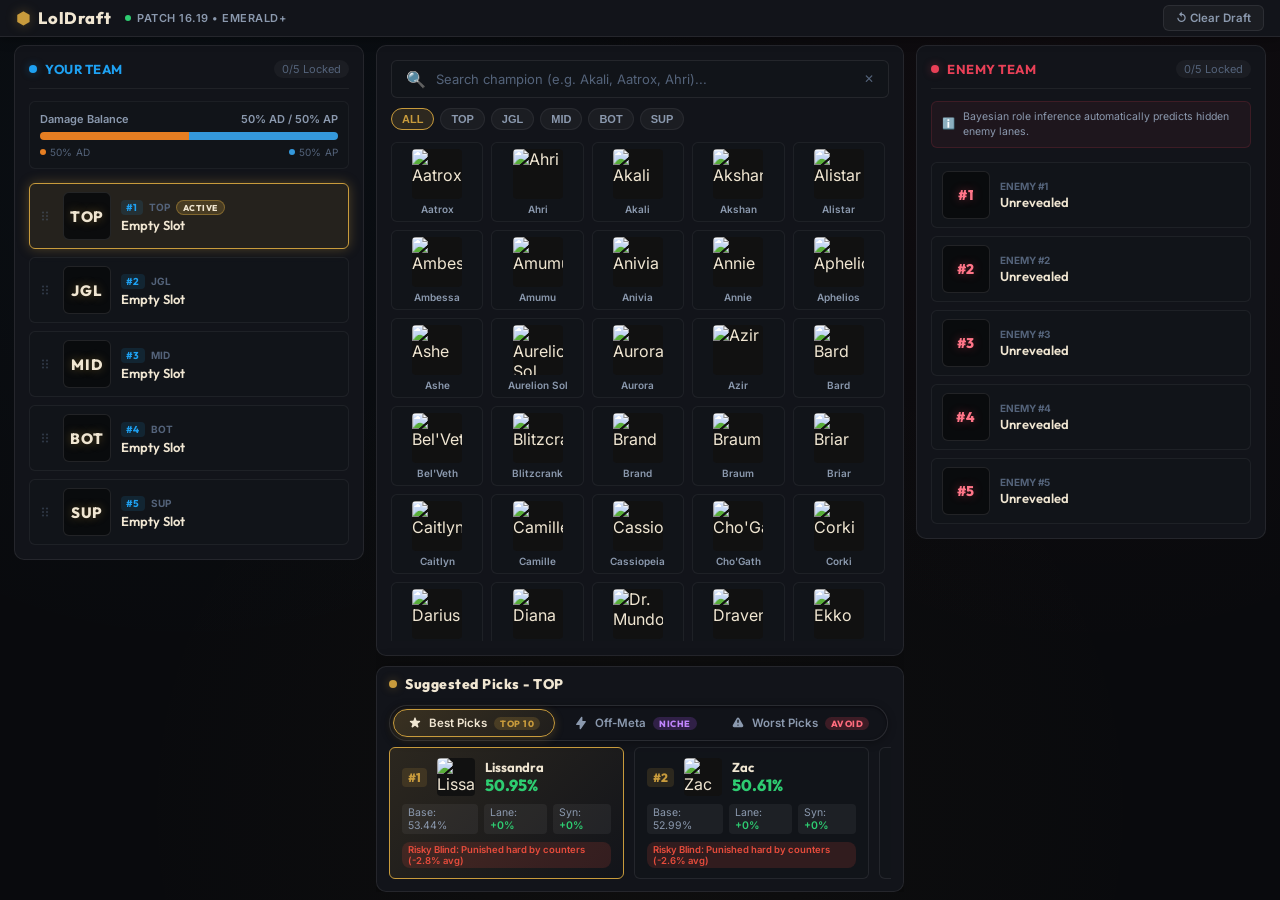
==== commit 9b158069: "feat(ui): implement 3-tab recommendations with off-meta classification and sample size badges" ====
--- a/docs/index.html
+++ b/docs/index.html
@@ -7,7 +7,7 @@
   <link rel="preconnect" href="https://fonts.googleapis.com">
   <link rel="preconnect" href="https://fonts.gstatic.com" crossorigin>
   <link href="https://fonts.googleapis.com/css2?family=Inter:wght@400;500;600;700&family=Outfit:wght@500;600;700;800&display=swap" rel="stylesheet">
-  <link rel="stylesheet" href="style.css?v=2.1.9">
+  <link rel="stylesheet" href="style.css?v=2.2.0">
 </head>
 <body>
   <div class="app-shell">
@@ -107,6 +107,13 @@
                   <span>Best Picks</span>
                   <span class="seg-badge seg-badge-best">TOP 10</span>
                 </button>
+                <button type="button" role="tab" id="tabOffmeta" aria-selected="false" aria-controls="recommendationsList" class="seg-btn" data-tab="offmeta">
+                  <svg class="seg-icon" viewBox="0 0 20 20" fill="currentColor">
+                    <path fill-rule="evenodd" d="M11.3 1.046A1 1 0 0112 2v5h4a1 1 0 01.82 1.573l-7 10A1 1 0 018 18v-5H4a1 1 0 01-.82-1.573l7-10a1 1 0 011.12-.381z" clip-rule="evenodd"/>
+                  </svg>
+                  <span>Off-Meta</span>
+                  <span class="seg-badge seg-badge-offmeta">NICHE</span>
+                </button>
                 <button type="button" role="tab" id="tabWorst" aria-selected="false" aria-controls="recommendationsList" class="seg-btn" data-tab="worst">
                   <svg class="seg-icon" viewBox="0 0 20 20" fill="currentColor">
                     <path fill-rule="evenodd" d="M8.257 3.099c.765-1.36 2.722-1.36 3.486 0l5.58 9.92c.75 1.334-.213 2.98-1.742 2.98H4.42c-1.53 0-2.493-1.646-1.743-2.98l5.58-9.92zM11 13a1 1 0 11-2 0 1 1 0 012 0zm-1-8a1 1 0 00-1 1v3a1 1 0 002 0V6a1 1 0 00-1-1z" clip-rule="evenodd"/>
@@ -146,6 +153,6 @@
     </main>
   </div>
 
-  <script src="app.js?v=2.1.8"></script>
+  <script src="app.js?v=2.2.0"></script>
 </body>
 </html>
--- a/docs/style.css
+++ b/docs/style.css
@@ -820,6 +820,14 @@
   box-shadow: 0 2px 10px rgba(232, 64, 87, 0.3);
 }
 
+/* Active State: Off-Meta */
+.seg-btn.active[data-tab="offmeta"] {
+  background: linear-gradient(135deg, rgba(168, 85, 247, 0.22), rgba(168, 85, 247, 0.08));
+  color: #c084fc;
+  border-color: #a855f7;
+  box-shadow: 0 2px 10px rgba(168, 85, 247, 0.3);
+}
+
 .seg-badge {
   font-family: 'Outfit', sans-serif;
   font-size: 9px;
@@ -839,6 +847,11 @@
   color: #ff6b7d;
 }
 
+.seg-badge-offmeta {
+  background: rgba(168, 85, 247, 0.2);
+  color: #c084fc;
+}
+
 /* Data-View Dynamic HUD Styling */
 .hud-panel[data-view="worst"] .hud-indicator {
   background: var(--red-team);
@@ -851,6 +864,19 @@
 
 .hud-panel[data-view="worst"] {
   border-color: rgba(232, 64, 87, 0.35);
+}
+
+.hud-panel[data-view="offmeta"] .hud-indicator {
+  background: #a855f7;
+  box-shadow: 0 0 10px rgba(168, 85, 247, 0.7);
+}
+
+.hud-panel[data-view="offmeta"] .hud-title {
+  color: #c084fc;
+}
+
+.hud-panel[data-view="offmeta"] {
+  border-color: rgba(168, 85, 247, 0.35);
 }
 
 
@@ -887,6 +913,16 @@
 .rec-card.worst-rank-1 {
   border-color: var(--red-team);
   background: linear-gradient(135deg, rgba(232, 64, 87, 0.2), rgba(18, 20, 26, 0.95));
+}
+
+.rec-card.offmeta-pick {
+  border-color: rgba(168, 85, 247, 0.25);
+  background: linear-gradient(135deg, rgba(168, 85, 247, 0.1), rgba(18, 20, 26, 0.9));
+}
+
+.rec-card.offmeta-rank-1 {
+  border-color: #a855f7;
+  background: linear-gradient(135deg, rgba(168, 85, 247, 0.2), rgba(18, 20, 26, 0.95));
 }
 
 .rec-card-top {
@@ -912,6 +948,12 @@
   border: 1px solid rgba(232, 64, 87, 0.35);
 }
 
+.rec-rank-tag.offmeta-rank {
+  color: #c084fc;
+  background: rgba(168, 85, 247, 0.2);
+  border: 1px solid rgba(168, 85, 247, 0.35);
+}
+
 .rec-avatar {
   width: 38px;
   height: 38px;
@@ -947,6 +989,14 @@
   color: #2ecc71;
 }
 
+.rec-score-value.worst-score {
+  color: #ff7588;
+}
+
+.rec-score-value.offmeta-score {
+  color: #c084fc;
+}
+
 .rec-deltas-row {
   display: flex;
   gap: 6px;
@@ -988,6 +1038,12 @@
   color: #e74c3c;
 }
 
+.rec-badge.badge-offmeta {
+  background: rgba(168, 85, 247, 0.18);
+  color: #d8b4fe;
+  border: 1px solid rgba(168, 85, 247, 0.3);
+}
+
 /* Custom Scrollbars for Recommendations */
 .recommendations-carousel::-webkit-scrollbar {
   height: 6px;
@@ -1014,6 +1070,14 @@
 
 .hud-panel[data-view="worst"] .recommendations-carousel::-webkit-scrollbar-thumb:hover {
   background: rgba(232, 64, 87, 0.65);
+}
+
+.hud-panel[data-view="offmeta"] .recommendations-carousel::-webkit-scrollbar-thumb {
+  background: rgba(168, 85, 247, 0.35);
+}
+
+.hud-panel[data-view="offmeta"] .recommendations-carousel::-webkit-scrollbar-thumb:hover {
+  background: rgba(168, 85, 247, 0.65);
 }
 
 /* ==========================================================================
@@ -1062,6 +1126,10 @@
     scrollbar-color: rgba(232, 64, 87, 0.35) rgba(18, 20, 26, 0.6);
   }
 
+  .hud-panel[data-view="offmeta"] .recommendations-carousel {
+    scrollbar-color: rgba(168, 85, 247, 0.35) rgba(18, 20, 26, 0.6);
+  }
+
   .rec-card {
     min-width: 215px;
     max-width: 235px;
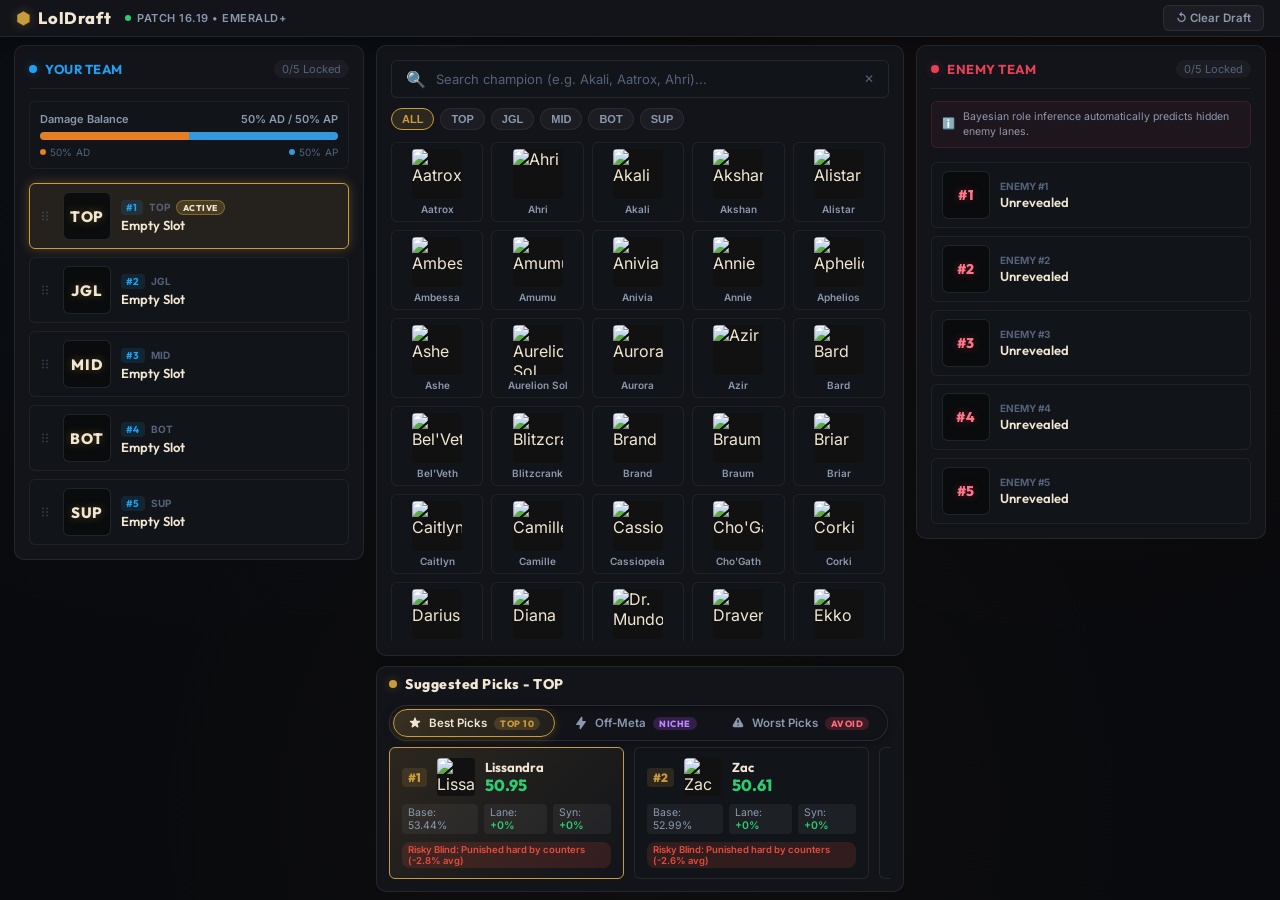
==== commit 02722a7a: "docs: add executive README, academic paper, writing style guide, and live LCU desktop companion" ====
--- a/docs/index.html
+++ b/docs/index.html
@@ -153,6 +153,6 @@
     </main>
   </div>
 
-  <script src="app.js?v=2.2.0"></script>
+  <script src="app.js?v=2.2.1"></script>
 </body>
 </html>
